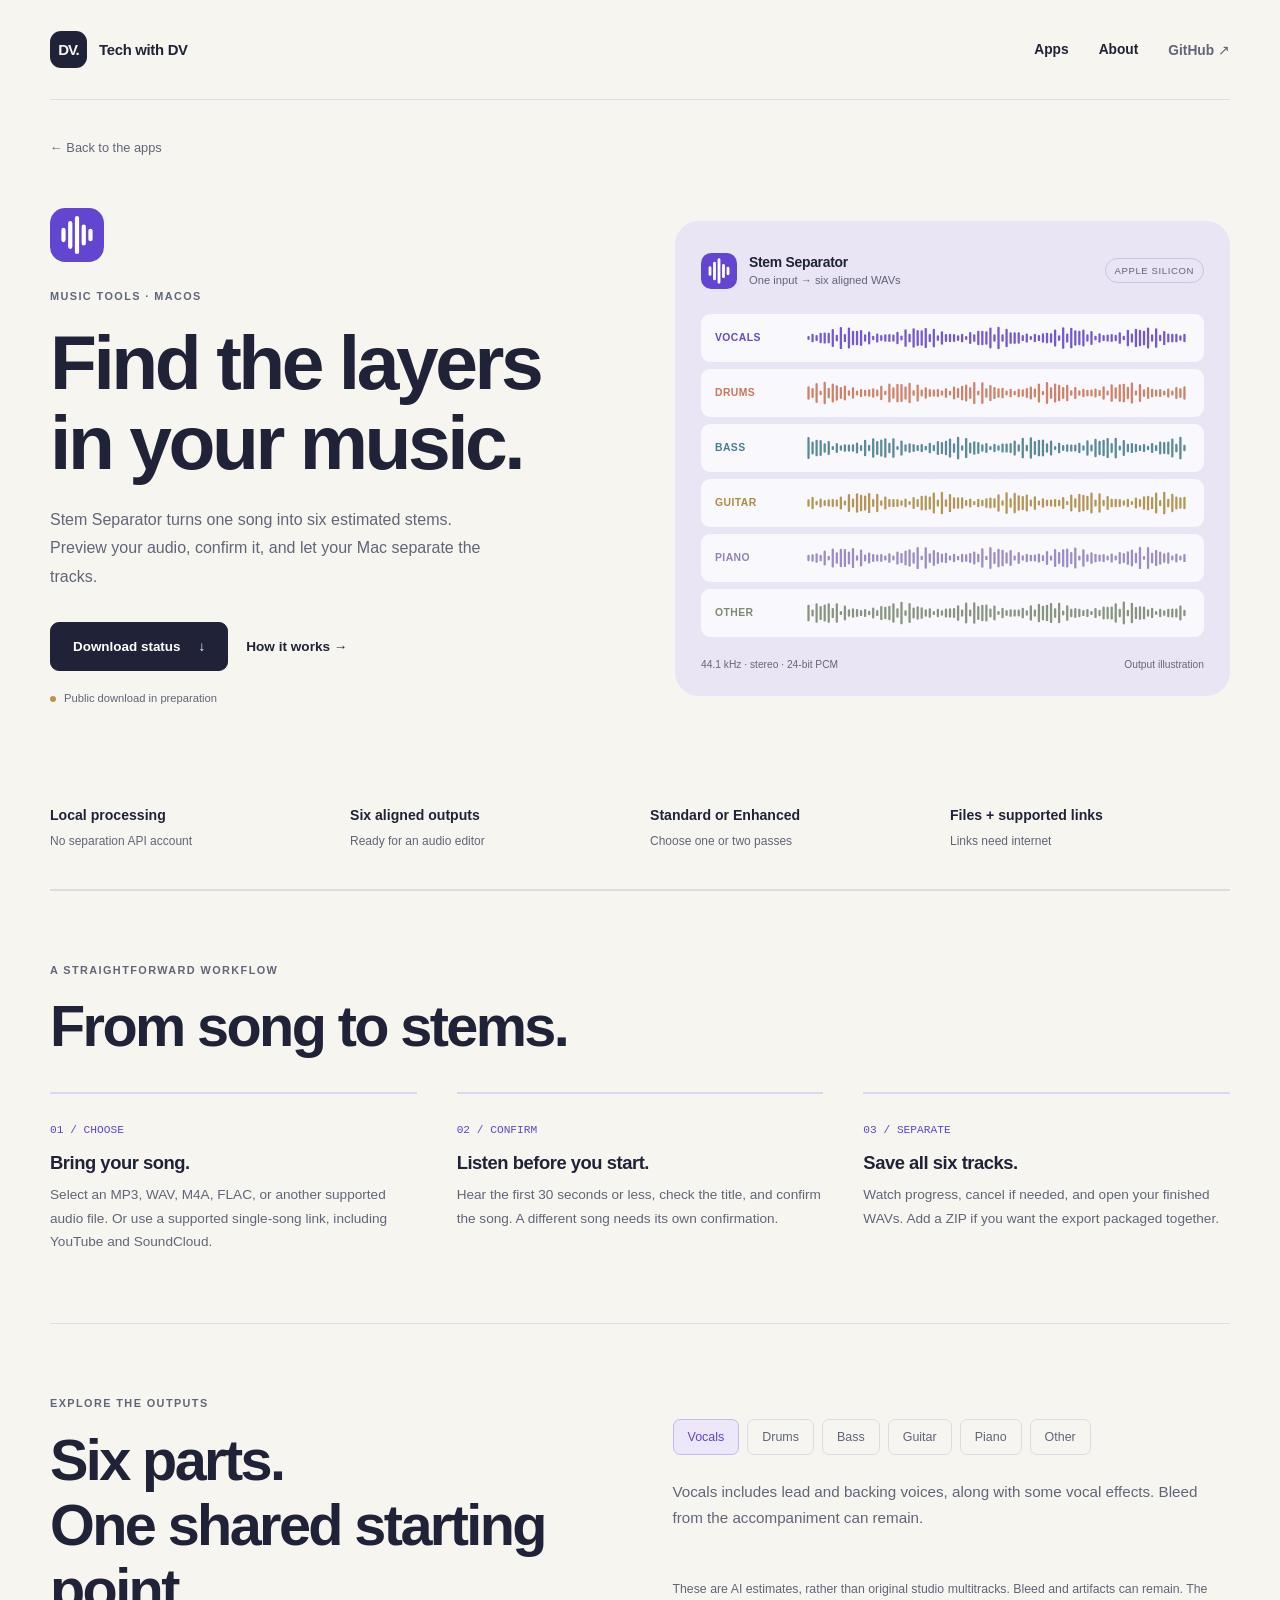
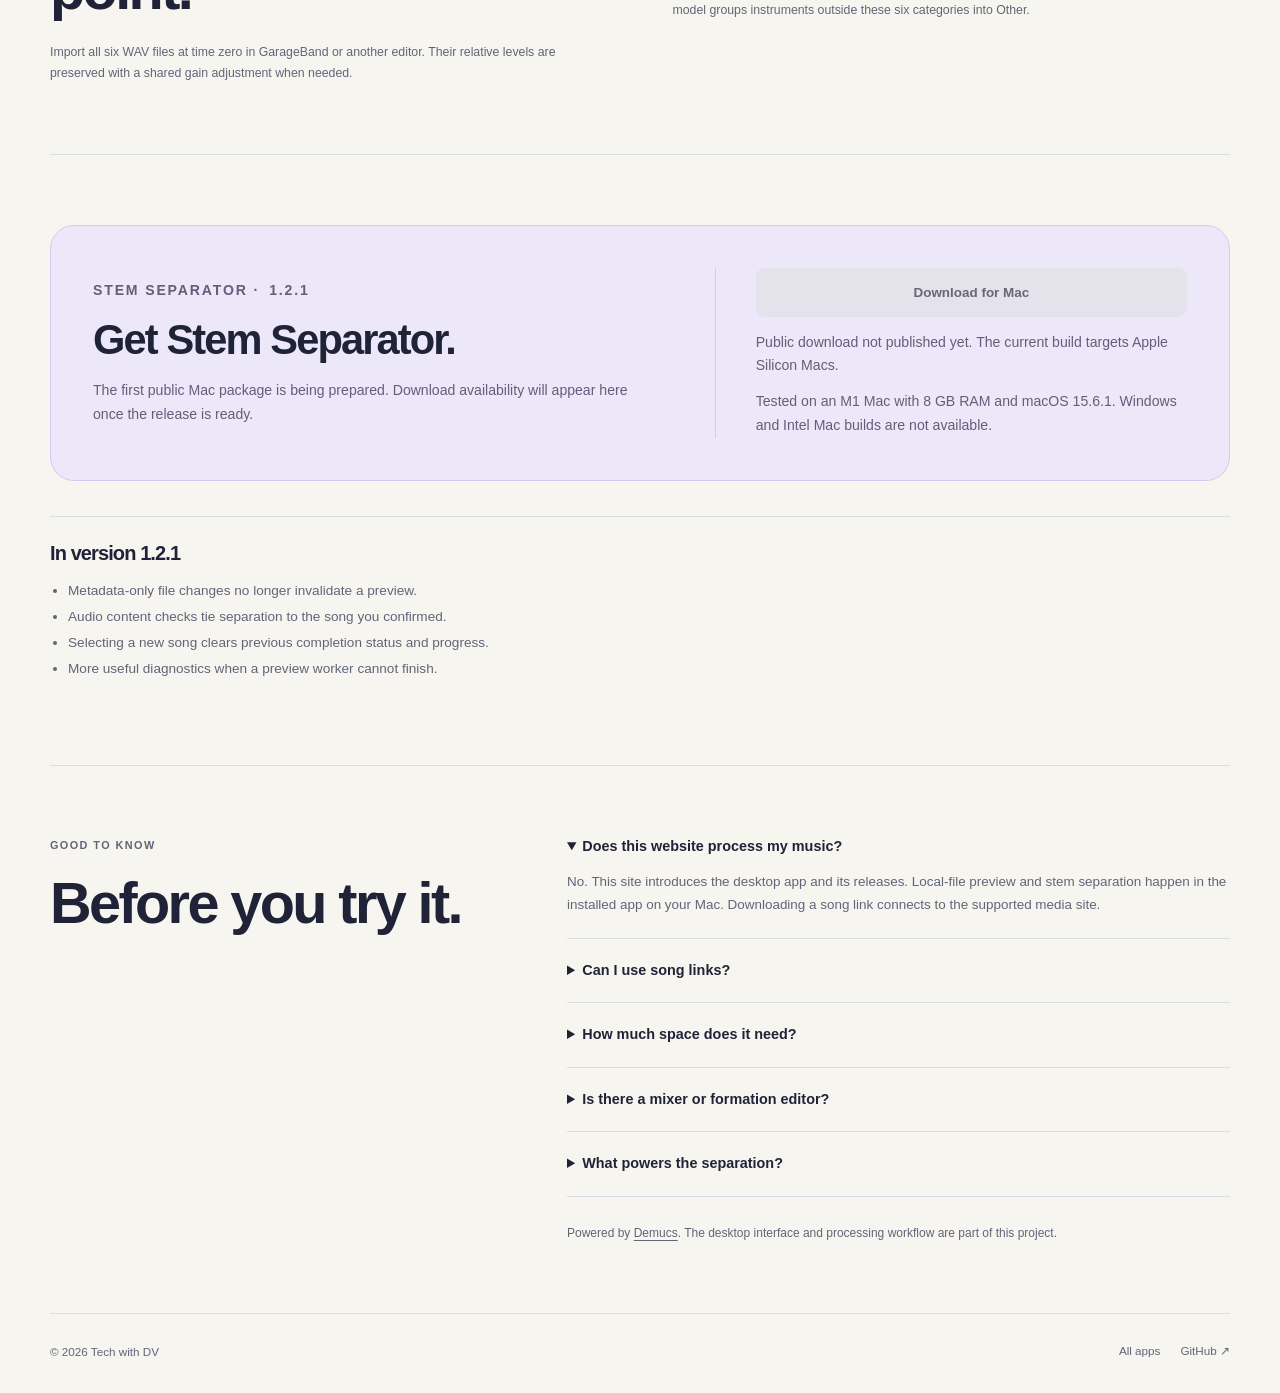
==== apps/stem-separator/index.html @ b7fd0e2a "Create Tech with DV portfolio and Stem Separator app page Add a responsive static portfolio, app wor" ====
<!doctype html>
<html lang="en"><head><meta charset="utf-8"><meta name="viewport" content="width=device-width,initial-scale=1"><meta name="description" content="Stem Separator turns a song into six aligned WAV stems on your Apple Silicon Mac. Explore the workflow, output formats, and download status."><meta name="theme-color" content="#f7f5f0"><title>Stem Separator — Tech with DV</title><link rel="icon" href="../../assets/mark.svg" type="image/svg+xml"><link rel="stylesheet" href="../../assets/site.css"><script type="module" src="../../assets/site.js"></script></head><body><a class="skip-link" href="#main">Skip to content</a><div class="wrap"><header class="site-header"><a class="brand" href="../../" aria-label="Tech with DV home"><span class="brand-mark" aria-hidden="true">DV.</span>Tech with DV</a><nav class="nav" aria-label="Main navigation"><a href="../../#apps">Apps</a><a href="../../#about">About</a><a class="external" href="https://github.com/techwithdv17" target="_blank" rel="noopener noreferrer">GitHub ↗</a></nav></header><main id="main"><a class="back" href="../../#apps">← Back to the apps</a><section class="detail-hero" aria-labelledby="app-title"><div><img class="detail-icon" src="../../assets/mark.svg" alt=""><p class="eyebrow">Music tools · macOS</p><h1 id="app-title">Find the layers<br>in your music.</h1><p class="lede">Stem Separator turns one song into six estimated stems. Preview your audio, confirm it, and let your Mac separate the tracks.</p><div class="actions"><a class="button" href="#download">Download status <span aria-hidden="true">↓</span></a><a class="text-link" href="#how-it-works">How it works →</a></div><p class="status-line"><span class="dot" aria-hidden="true"></span><span data-download-status>Public download in preparation</span></p></div><div class="sound-art" aria-label="Illustration of the six exported stem categories"><div class="art-top"><img src="../../assets/mark.svg" alt=""><div><strong>Stem Separator</strong><span>One input → six aligned WAVs</span></div><span class="art-badge">APPLE SILICON</span></div><div class="stem-row" data-wave><span>Vocals</span><svg viewBox="0 0 304 24" preserveAspectRatio="none" aria-hidden="true"></svg></div><div class="stem-row drums" data-wave><span>Drums</span><svg viewBox="0 0 304 24" preserveAspectRatio="none" aria-hidden="true"></svg></div><div class="stem-row bass" data-wave><span>Bass</span><svg viewBox="0 0 304 24" preserveAspectRatio="none" aria-hidden="true"></svg></div><div class="stem-row guitar" data-wave><span>Guitar</span><svg viewBox="0 0 304 24" preserveAspectRatio="none" aria-hidden="true"></svg></div><div class="stem-row piano" data-wave><span>Piano</span><svg viewBox="0 0 304 24" preserveAspectRatio="none" aria-hidden="true"></svg></div><div class="stem-row other" data-wave><span>Other</span><svg viewBox="0 0 304 24" preserveAspectRatio="none" aria-hidden="true"></svg></div><div class="art-bottom"><span>44.1 kHz · stereo · 24-bit PCM</span><span>Output illustration</span></div></div></section>
<div class="feature-strip" aria-label="App facts"><div><strong>Local processing</strong>No separation API account</div><div><strong>Six aligned outputs</strong>Ready for an audio editor</div><div><strong>Standard or Enhanced</strong>Choose one or two passes</div><div><strong>Files + supported links</strong>Links need internet</div></div>
<section class="section" id="how-it-works" aria-labelledby="workflow-title"><div class="section-heading"><div><p class="eyebrow">A straightforward workflow</p><h2 id="workflow-title">From song to stems.</h2></div></div><div class="steps"><article class="step"><span class="number">01 / CHOOSE</span><h3>Bring your song.</h3><p>Select an MP3, WAV, M4A, FLAC, or another supported audio file. Or use a supported single-song link, including YouTube and SoundCloud.</p></article><article class="step"><span class="number">02 / CONFIRM</span><h3>Listen before you start.</h3><p>Hear the first 30 seconds or less, check the title, and confirm the song. A different song needs its own confirmation.</p></article><article class="step"><span class="number">03 / SEPARATE</span><h3>Save all six tracks.</h3><p>Watch progress, cancel if needed, and open your finished WAVs. Add a ZIP if you want the export packaged together.</p></article></div></section>
<section class="section outputs" aria-labelledby="outputs-title"><div><p class="eyebrow">Explore the outputs</p><h2 id="outputs-title" style="margin-top:16px">Six parts.<br>One shared starting point.</h2><p class="fine-print">Import all six WAV files at time zero in GarageBand or another editor. Their relative levels are preserved with a shared gain adjustment when needed.</p></div><div><div class="stem-picker" aria-label="Stem categories"><button class="stem-choice" data-stem="vocals" aria-pressed="true">Vocals</button><button class="stem-choice" data-stem="drums" aria-pressed="false">Drums</button><button class="stem-choice" data-stem="bass" aria-pressed="false">Bass</button><button class="stem-choice" data-stem="guitar" aria-pressed="false">Guitar</button><button class="stem-choice" data-stem="piano" aria-pressed="false">Piano</button><button class="stem-choice" data-stem="other" aria-pressed="false">Other</button></div><p class="stem-description" id="stem-description" aria-live="polite">Vocals includes lead and backing voices, along with some vocal effects. Bleed from the accompaniment can remain.</p><p class="fine-print">These are AI estimates, rather than original studio multitracks. Bleed and artifacts can remain. The model groups instruments outside these six categories into Other.</p></div></section>
<section class="section" id="download" aria-labelledby="download-title"><div class="download-panel"><div><p class="eyebrow">Stem Separator · <span data-current-version>1.2.1</span></p><h2 id="download-title">Get Stem Separator.</h2><p data-preparing-only>The first public Mac package is being prepared. Download availability will appear here once the release is ready.</p></div><div class="download-action"><button class="button" type="button" data-download disabled>Download for Mac</button><p class="small" role="status" data-download-note>Public download not published yet. The current build targets Apple Silicon Macs.</p><p class="download-meta">Tested on an M1 Mac with 8 GB RAM and macOS 15.6.1. Windows and Intel Mac builds are not available.</p><p class="checksum" data-checksum hidden></p></div></div><noscript><p class="noscript">JavaScript is off. Check the download status on this page again after the public release is announced.</p></noscript><div class="release-notes" id="release-notes"><h3>In version 1.2.1</h3><ul><li>Metadata-only file changes no longer invalidate a preview.</li><li>Audio content checks tie separation to the song you confirmed.</li><li>Selecting a new song clears previous completion status and progress.</li><li>More useful diagnostics when a preview worker cannot finish.</li></ul></div></section>
<section class="section faq" aria-labelledby="questions-title"><div><p class="eyebrow">Good to know</p><h2 id="questions-title" style="margin-top:16px">Before you try it.</h2></div><div><details open><summary>Does this website process my music?</summary><p>No. This site introduces the desktop app and its releases. Local-file preview and stem separation happen in the installed app on your Mac. Downloading a song link connects to the supported media site.</p></details><details><summary>Can I use song links?</summary><p>The app can download a supported public single-song link, then lets you preview and confirm it. Use audio you have permission to download. Playlists, live streams, private or protected media are not supported, and site availability can change.</p></details><details><summary>How much space does it need?</summary><p>The current application occupies roughly 676 MB on the tested Mac. Songs, temporary processing files, WAV stems, and optional ZIPs need additional space. The app checks available storage before separation.</p></details><details><summary>Is there a mixer or formation editor?</summary><p>Those are planned for later releases. The current app exports stems that you can open in GarageBand or another audio editor.</p></details><details><summary>What powers the separation?</summary><p>The desktop application uses the pretrained Demucs htdemucs_6s model. It estimates vocals, drums, bass, guitar, piano, and other accompaniment; it cannot isolate every instrument individually.</p></details><p class="credit">Powered by <a href="https://github.com/adefossez/demucs" target="_blank" rel="noopener noreferrer">Demucs</a>. The desktop interface and processing workflow are part of this project.</p></div></section></main><footer class="site-footer"><span>© 2026 Tech with DV</span><div class="footer-links"><a href="../../#apps">All apps</a><a href="https://github.com/techwithdv17" target="_blank" rel="noopener noreferrer">GitHub ↗</a></div></footer></div></body></html>
---- assets/site.css ----
@charset "UTF-8";
:root{--paper:#f7f5f0;--ink:#202337;--muted:#616578;--accent:#6145cf;--line:#dcdde3;--soft:#ece8fa;--white:#fff;--radius:24px;font-family:Inter,-apple-system,BlinkMacSystemFont,"Segoe UI",sans-serif;color:var(--ink);background:var(--paper);font-synthesis:none;scroll-behavior:smooth}
*{box-sizing:border-box}body{margin:0}a{color:inherit;text-decoration:none}button{font:inherit}img,svg{display:block;max-width:100%}button,a{-webkit-tap-highlight-color:transparent}a:focus-visible,button:focus-visible{outline:3px solid var(--accent);outline-offset:5px}button:disabled{cursor:not-allowed}::selection{background:#ddd3ff}h1,h2,h3,p{margin:0}p{line-height:1.7}h1,h2,h3{letter-spacing:-.045em}h1{font-size:clamp(3.2rem,7vw,6.3rem);font-weight:650;line-height:1.03}h2{font-size:clamp(2.3rem,4.5vw,3.7rem);line-height:1.12;font-weight:600}h3{font-size:1.65rem;font-weight:600}.wrap{width:min(1180px,calc(100% - 80px));margin:auto}.skip-link{position:absolute;top:-80px;left:20px;background:var(--ink);color:#fff;padding:12px 20px;z-index:10}.skip-link:focus{top:12px}.site-header{height:100px;display:flex;align-items:center;justify-content:space-between;border-bottom:1px solid var(--line)}.brand{display:flex;align-items:center;gap:12px;font-size:.93rem;font-weight:650;letter-spacing:-.02em}.brand-mark{height:37px;width:37px;background:var(--ink);color:var(--paper);display:grid;place-items:center;border-radius:11px;font-size:15px;letter-spacing:-.07em}.nav{display:flex;align-items:center;gap:30px;font-size:.86rem;font-weight:550}.nav a:hover,.text-link:hover{color:var(--accent)}.nav .external{color:var(--muted)}.eyebrow{display:flex;align-items:center;gap:10px;text-transform:uppercase;letter-spacing:.13em;font-size:.68rem;font-weight:700;color:var(--muted)}.dot{height:7px;width:7px;border-radius:50%;background:#6547d2}.hero{padding:94px 0 98px;display:grid;grid-template-columns:1.03fr 1fr;gap:64px;align-items:center}.hero h1{margin:24px 0}.hero h1 em{font-style:normal;color:var(--accent)}.lede{font-size:1.06rem;color:var(--muted);max-width:460px;line-height:1.8}.actions{display:flex;gap:18px;align-items:center;flex-wrap:wrap;margin-top:30px}.button{display:inline-flex;align-items:center;justify-content:center;gap:18px;padding:15px 22px;border-radius:9px;border:1px solid var(--ink);background:var(--ink);color:#fff;font-weight:600;font-size:.84rem;transition:background .15s,transform .15s;min-height:49px}.button:hover{background:#35394e;transform:translateY(-1px)}.button.secondary{background:transparent;color:var(--ink);border-color:var(--line)}.button:disabled,.button:disabled:hover{background:#e4e2ea;color:#686776;border-color:#e4e2ea;transform:none}.text-link{font-size:.85rem;font-weight:600;display:inline-flex;gap:16px;align-items:center}.small{font-size:.78rem;color:var(--muted);line-height:1.65}.section{padding:70px 0;border-top:1px solid var(--line);scroll-margin-top:24px}.section-heading{display:flex;align-items:flex-end;justify-content:space-between;gap:30px;margin-bottom:34px}.section-heading .eyebrow{margin-bottom:14px}.section-heading>p{max-width:310px;color:var(--muted);font-size:.9rem}.number{font-family:ui-monospace,SFMono-Regular,monospace;font-size:.7rem;color:var(--muted)}.sound-art{position:relative;border-radius:var(--radius);background:#e9e5f4;padding:32px 26px 26px;min-width:0;overflow:hidden}.art-top{display:flex;align-items:center;gap:12px;margin-bottom:25px}.art-top img{width:36px;height:36px}.art-top strong{display:block;font-size:.87rem;letter-spacing:-.02em}.art-top span{font-size:.7rem;color:var(--muted)}.art-badge{margin-left:auto!important;font-size:.6rem!important;border:1px solid #cdc5e2;border-radius:99px;padding:6px 9px;letter-spacing:.06em;white-space:nowrap}.stem-row{display:grid;grid-template-columns:75px 1fr;align-items:center;gap:16px;padding:12px 14px;background:rgba(255,255,255,.72);border-radius:9px;margin:7px 0;color:#6647cf}.stem-row span{font-size:.65rem;font-weight:650;letter-spacing:.04em;text-transform:uppercase}.stem-row svg{height:24px;width:100%;opacity:.9}.drums{color:#cc7658}.bass{color:#4a7d8d}.guitar{color:#ac8c42}.piano{color:#9181bd}.other{color:#7c8a74}.art-bottom{display:flex;justify-content:space-between;gap:10px;padding-top:15px;font-size:.64rem;color:#6b6578}.app-card{display:grid;grid-template-columns:1fr 1.1fr;gap:64px;background:#fff;border:1px solid #e8e6e1;padding:42px;border-radius:var(--radius);align-items:center}.app-heading{display:flex;align-items:center;gap:17px;margin-bottom:22px}.app-icon{width:58px;height:58px;border-radius:17px}.app-heading p{font-size:.73rem;color:var(--muted);margin-top:5px}.app-card .description{font-size:1rem;color:var(--muted);max-width:420px}.tag-list{display:flex;flex-wrap:wrap;gap:8px;margin:22px 0 30px}.tag{font-size:.66rem;padding:7px 10px;border:1px solid var(--line);border-radius:5px;white-space:nowrap}.app-summary{border-left:1px solid var(--line);padding-left:45px}.summary-item{display:grid;grid-template-columns:24px 1fr;gap:18px;padding:20px 0}.summary-item+.summary-item{border-top:1px solid #eae9ee}.summary-item h4{margin:0 0 6px;font-size:.88rem;letter-spacing:-.015em}.summary-item p{font-size:.8rem;color:var(--muted);line-height:1.7}.summary-icon{color:var(--accent);font-size:1.15rem}.status-line{display:flex;align-items:center;gap:8px;font-size:.7rem;color:var(--muted);margin-top:18px}.status-line .dot{height:6px;width:6px;background:#b89552}.about{display:grid;grid-template-columns:1fr 1.1fr;gap:64px}.about p{color:var(--muted);font-size:1rem;max-width:560px}.about .text-link{margin-top:22px}.site-footer{padding:30px 0 35px;border-top:1px solid var(--line);display:flex;justify-content:space-between;align-items:center;gap:20px;color:var(--muted);font-size:.73rem}.footer-links{display:flex;gap:20px}.back{display:inline-flex;align-items:center;gap:10px;font-size:.8rem;color:var(--muted);margin:40px 0 0}.detail-hero{padding:52px 0 68px;display:grid;grid-template-columns:1fr 1fr;gap:70px;align-items:center}.detail-hero h1{font-size:clamp(3rem,6vw,5rem);margin:18px 0 24px}.detail-hero .lede{font-size:1rem}.detail-icon{width:54px;height:54px;margin-bottom:25px}.feature-strip{display:grid;grid-template-columns:repeat(4,1fr);gap:20px;padding:28px 0 38px;border-bottom:1px solid var(--line)}.feature-strip div{font-size:.75rem;color:var(--muted);line-height:1.7}.feature-strip strong{display:block;color:var(--ink);font-size:.88rem;font-weight:600;margin-bottom:3px}.steps{display:grid;grid-template-columns:repeat(3,1fr);gap:40px}.step{padding-top:25px;border-top:2px solid #dcd6ee}.step .number{color:var(--accent)}.step h3{font-size:1.15rem;letter-spacing:-.025em;margin:15px 0 9px}.step p{font-size:.85rem;color:var(--muted)}.outputs{display:grid;grid-template-columns:1fr 1fr;gap:65px;align-items:start}.stem-picker{display:flex;flex-wrap:wrap;gap:8px;margin-top:25px}.stem-choice{background:transparent;border:1px solid var(--line);border-radius:7px;padding:10px 14px;cursor:pointer;color:var(--muted);font-size:.78rem}.stem-choice[aria-pressed=true]{color:var(--accent);background:var(--soft);border-color:#c7b9ed}.stem-description{margin-top:24px!important;min-height:80px;font-size:.95rem;color:var(--muted)}.fine-print{margin-top:20px;font-size:.77rem;color:var(--muted)}.download-panel{border:1px solid #d4c9f1;background:var(--soft);border-radius:var(--radius);padding:42px;display:grid;grid-template-columns:1.2fr 1fr;gap:55px;align-items:center}.download-panel h2{font-size:2.6rem;margin:15px 0 15px}.download-panel p{font-size:.88rem;color:#655d79}.download-action{border-left:1px solid #d4c9f1;padding-left:40px}.download-action .button{width:100%}.download-action .small{margin-top:14px}.download-meta{margin-top:13px;font-size:.73rem;color:var(--muted)}.checksum{font: .66rem/1.7 ui-monospace,SFMono-Regular,monospace;overflow-wrap:anywhere;margin-top:12px}.faq{display:grid;grid-template-columns:.8fr 1.2fr;gap:75px}.faq details{padding:21px 0;border-bottom:1px solid var(--line)}.faq details:first-child{padding-top:0}.faq summary{font-size:.9rem;font-weight:600;cursor:pointer;line-height:1.5}.faq details p{font-size:.84rem;color:var(--muted);margin-top:13px}.release-notes{margin-top:35px;padding-top:25px;border-top:1px solid var(--line)}.release-notes ul{padding-left:18px;font-size:.85rem;color:var(--muted);line-height:1.9}.release-notes h3{font-size:1.25rem}.credit{font-size:.75rem;color:var(--muted);margin-top:26px}.credit a{text-decoration:underline;text-underline-offset:3px}.noscript{border:1px solid var(--line);padding:14px;font-size:.8rem}.hidden,[hidden]{display:none!important}
@media(max-width:1000px){.wrap{width:calc(100% - 48px)}.hero,.detail-hero{gap:35px}.hero{padding:70px 0}.app-card{gap:35px;padding:30px}.app-summary{padding-left:28px}.sound-art{padding:24px 20px}.art-badge{display:none}.about,.outputs{gap:35px}.download-panel{padding:30px;gap:30px}.download-action{padding-left:28px}.faq{gap:40px}}
@media(max-width:720px){.wrap{width:calc(100% - 36px)}.site-header{height:80px}.brand{font-size:.8rem;gap:9px}.nav{gap:17px;font-size:.75rem}.nav .external{display:none}.hero,.detail-hero{grid-template-columns:1fr;gap:40px;padding:50px 0 55px}.hero h1{font-size:clamp(3.25rem,12.5vw,4.8rem);max-width:550px}.hero .lede{max-width:520px;font-size:.98rem}.sound-art{padding:26px 20px}.stem-row{padding:11px 14px;grid-template-columns:76px 1fr}.section{padding:48px 0}.section-heading{display:block}.section-heading>p{margin-top:18px;max-width:none}.app-card{grid-template-columns:1fr;padding:26px;gap:20px}.app-summary{border-left:0;border-top:1px solid var(--line);padding:10px 0 0}.summary-item{padding:18px 0}.about,.outputs,.download-panel,.faq{grid-template-columns:1fr;gap:28px}.about p{font-size:.95rem}.site-footer{align-items:flex-start;font-size:.68rem}.footer-links{gap:12px}.detail-hero h1{font-size:3.6rem}.back{margin-top:28px}.feature-strip{grid-template-columns:1fr 1fr;gap:22px}.steps{grid-template-columns:1fr;gap:27px}.step{padding-top:20px}.step h3{margin-top:10px}.download-panel{padding:27px}.download-panel h2{font-size:2.2rem}.download-action{border-left:0;border-top:1px solid #d4c9f1;padding:24px 0 0}.faq{gap:30px}.stem-description{min-height:0}.app-heading{gap:14px}.app-icon{width:50px;height:50px}h3{font-size:1.5rem}}
@media(prefers-reduced-motion:reduce){:root{scroll-behavior:auto}*,*::before,*::after{transition:none!important}}
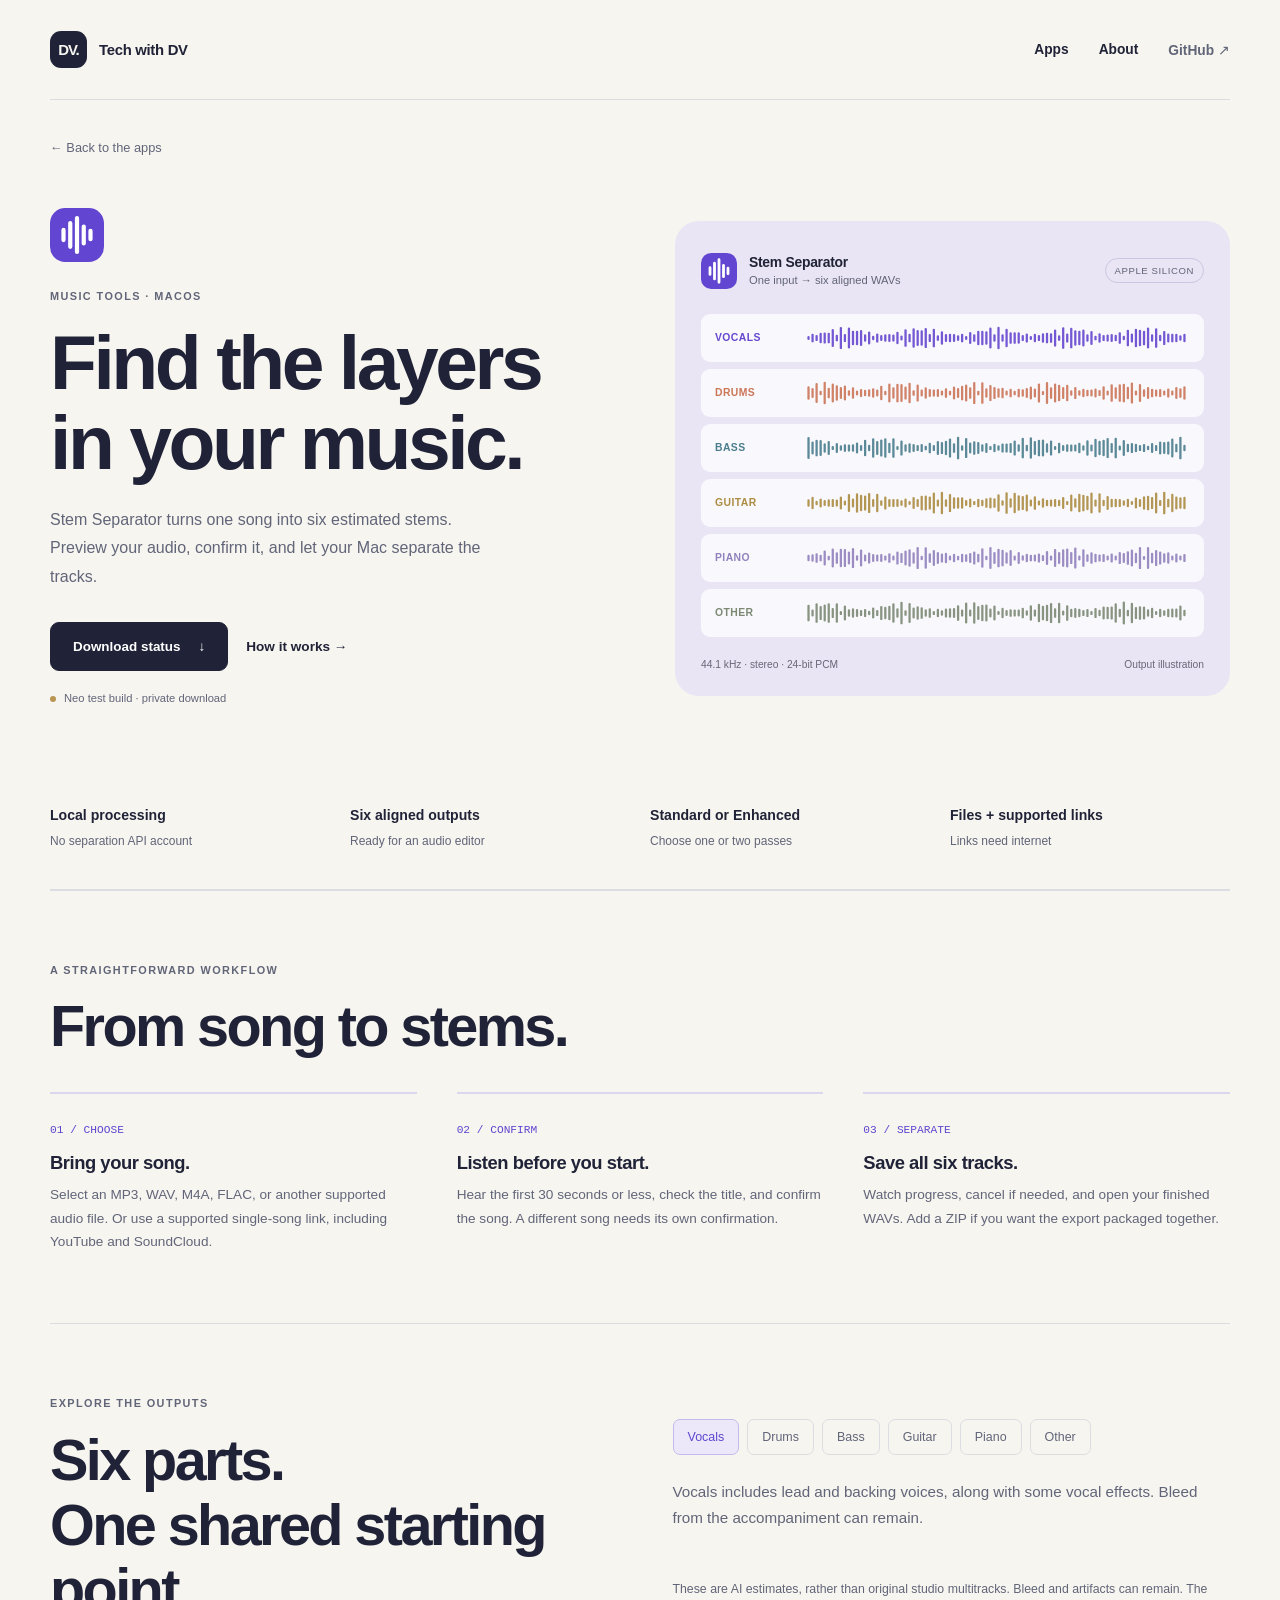
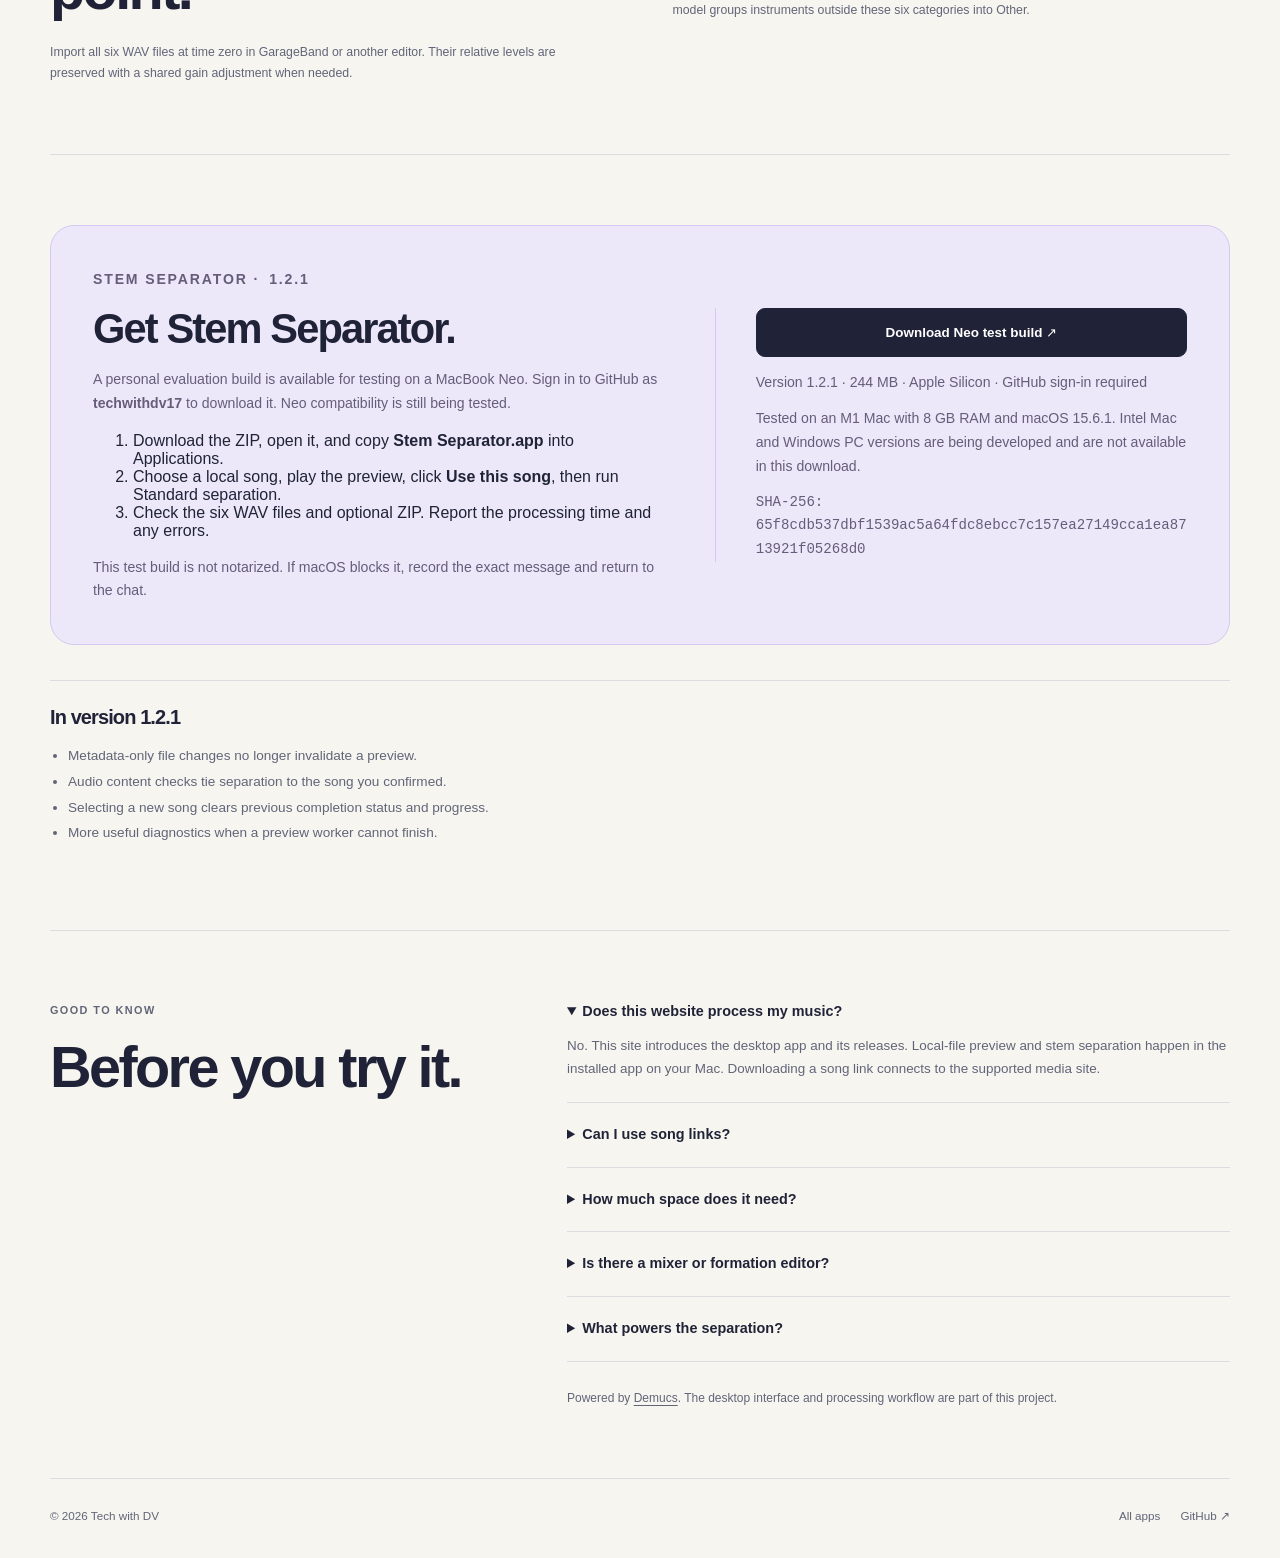
==== commit f9fa87b4: "Enable verified private Neo evaluation download" ====
--- a/apps/stem-separator/index.html
+++ b/apps/stem-separator/index.html
@@ -3,5 +3,5 @@
 <div class="feature-strip" aria-label="App facts"><div><strong>Local processing</strong>No separation API account</div><div><strong>Six aligned outputs</strong>Ready for an audio editor</div><div><strong>Standard or Enhanced</strong>Choose one or two passes</div><div><strong>Files + supported links</strong>Links need internet</div></div>
 <section class="section" id="how-it-works" aria-labelledby="workflow-title"><div class="section-heading"><div><p class="eyebrow">A straightforward workflow</p><h2 id="workflow-title">From song to stems.</h2></div></div><div class="steps"><article class="step"><span class="number">01 / CHOOSE</span><h3>Bring your song.</h3><p>Select an MP3, WAV, M4A, FLAC, or another supported audio file. Or use a supported single-song link, including YouTube and SoundCloud.</p></article><article class="step"><span class="number">02 / CONFIRM</span><h3>Listen before you start.</h3><p>Hear the first 30 seconds or less, check the title, and confirm the song. A different song needs its own confirmation.</p></article><article class="step"><span class="number">03 / SEPARATE</span><h3>Save all six tracks.</h3><p>Watch progress, cancel if needed, and open your finished WAVs. Add a ZIP if you want the export packaged together.</p></article></div></section>
 <section class="section outputs" aria-labelledby="outputs-title"><div><p class="eyebrow">Explore the outputs</p><h2 id="outputs-title" style="margin-top:16px">Six parts.<br>One shared starting point.</h2><p class="fine-print">Import all six WAV files at time zero in GarageBand or another editor. Their relative levels are preserved with a shared gain adjustment when needed.</p></div><div><div class="stem-picker" aria-label="Stem categories"><button class="stem-choice" data-stem="vocals" aria-pressed="true">Vocals</button><button class="stem-choice" data-stem="drums" aria-pressed="false">Drums</button><button class="stem-choice" data-stem="bass" aria-pressed="false">Bass</button><button class="stem-choice" data-stem="guitar" aria-pressed="false">Guitar</button><button class="stem-choice" data-stem="piano" aria-pressed="false">Piano</button><button class="stem-choice" data-stem="other" aria-pressed="false">Other</button></div><p class="stem-description" id="stem-description" aria-live="polite">Vocals includes lead and backing voices, along with some vocal effects. Bleed from the accompaniment can remain.</p><p class="fine-print">These are AI estimates, rather than original studio multitracks. Bleed and artifacts can remain. The model groups instruments outside these six categories into Other.</p></div></section>
-<section class="section" id="download" aria-labelledby="download-title"><div class="download-panel"><div><p class="eyebrow">Stem Separator · <span data-current-version>1.2.1</span></p><h2 id="download-title">Get Stem Separator.</h2><p data-preparing-only>The first public Mac package is being prepared. Download availability will appear here once the release is ready.</p></div><div class="download-action"><button class="button" type="button" data-download disabled>Download for Mac</button><p class="small" role="status" data-download-note>Public download not published yet. The current build targets Apple Silicon Macs.</p><p class="download-meta">Tested on an M1 Mac with 8 GB RAM and macOS 15.6.1. Windows and Intel Mac builds are not available.</p><p class="checksum" data-checksum hidden></p></div></div><noscript><p class="noscript">JavaScript is off. Check the download status on this page again after the public release is announced.</p></noscript><div class="release-notes" id="release-notes"><h3>In version 1.2.1</h3><ul><li>Metadata-only file changes no longer invalidate a preview.</li><li>Audio content checks tie separation to the song you confirmed.</li><li>Selecting a new song clears previous completion status and progress.</li><li>More useful diagnostics when a preview worker cannot finish.</li></ul></div></section>
+<section class="section" id="download" aria-labelledby="download-title"><div class="download-panel"><div><p class="eyebrow">Stem Separator · <span data-current-version>1.2.1</span></p><h2 id="download-title">Get Stem Separator.</h2><p data-preparing-only>The first public Mac package is being prepared. Download availability will appear here once the release is ready.</p><div data-private-test hidden><p>A personal evaluation build is available for testing on a MacBook Neo. Sign in to GitHub as <strong>techwithdv17</strong> to download it. Neo compatibility is still being tested.</p><ol><li>Download the ZIP, open it, and copy <strong>Stem Separator.app</strong> into Applications.</li><li>Choose a local song, play the preview, click <strong>Use this song</strong>, then run Standard separation.</li><li>Check the six WAV files and optional ZIP. Report the processing time and any errors.</li></ol><p class="small">This test build is not notarized. If macOS blocks it, record the exact message and return to the chat.</p></div></div><div class="download-action"><button class="button" type="button" data-download disabled>Download for Mac</button><p class="small" role="status" data-download-note>Public download not published yet. The current build targets Apple Silicon Macs.</p><p class="download-meta">Tested on an M1 Mac with 8 GB RAM and macOS 15.6.1. Intel Mac and Windows PC versions are being developed and are not available in this download.</p><p class="checksum" data-checksum hidden></p></div></div><noscript><p class="noscript">JavaScript is off. Check the download status on this page again after the public release is announced.</p></noscript><div class="release-notes" id="release-notes"><h3>In version 1.2.1</h3><ul><li>Metadata-only file changes no longer invalidate a preview.</li><li>Audio content checks tie separation to the song you confirmed.</li><li>Selecting a new song clears previous completion status and progress.</li><li>More useful diagnostics when a preview worker cannot finish.</li></ul></div></section>
 <section class="section faq" aria-labelledby="questions-title"><div><p class="eyebrow">Good to know</p><h2 id="questions-title" style="margin-top:16px">Before you try it.</h2></div><div><details open><summary>Does this website process my music?</summary><p>No. This site introduces the desktop app and its releases. Local-file preview and stem separation happen in the installed app on your Mac. Downloading a song link connects to the supported media site.</p></details><details><summary>Can I use song links?</summary><p>The app can download a supported public single-song link, then lets you preview and confirm it. Use audio you have permission to download. Playlists, live streams, private or protected media are not supported, and site availability can change.</p></details><details><summary>How much space does it need?</summary><p>The current application occupies roughly 676 MB on the tested Mac. Songs, temporary processing files, WAV stems, and optional ZIPs need additional space. The app checks available storage before separation.</p></details><details><summary>Is there a mixer or formation editor?</summary><p>Those are planned for later releases. The current app exports stems that you can open in GarageBand or another audio editor.</p></details><details><summary>What powers the separation?</summary><p>The desktop application uses the pretrained Demucs htdemucs_6s model. It estimates vocals, drums, bass, guitar, piano, and other accompaniment; it cannot isolate every instrument individually.</p></details><p class="credit">Powered by <a href="https://github.com/adefossez/demucs" target="_blank" rel="noopener noreferrer">Demucs</a>. The desktop interface and processing workflow are part of this project.</p></div></section></main><footer class="site-footer"><span>© 2026 Tech with DV</span><div class="footer-links"><a href="../../#apps">All apps</a><a href="https://github.com/techwithdv17" target="_blank" rel="noopener noreferrer">GitHub ↗</a></div></footer></div></body></html>
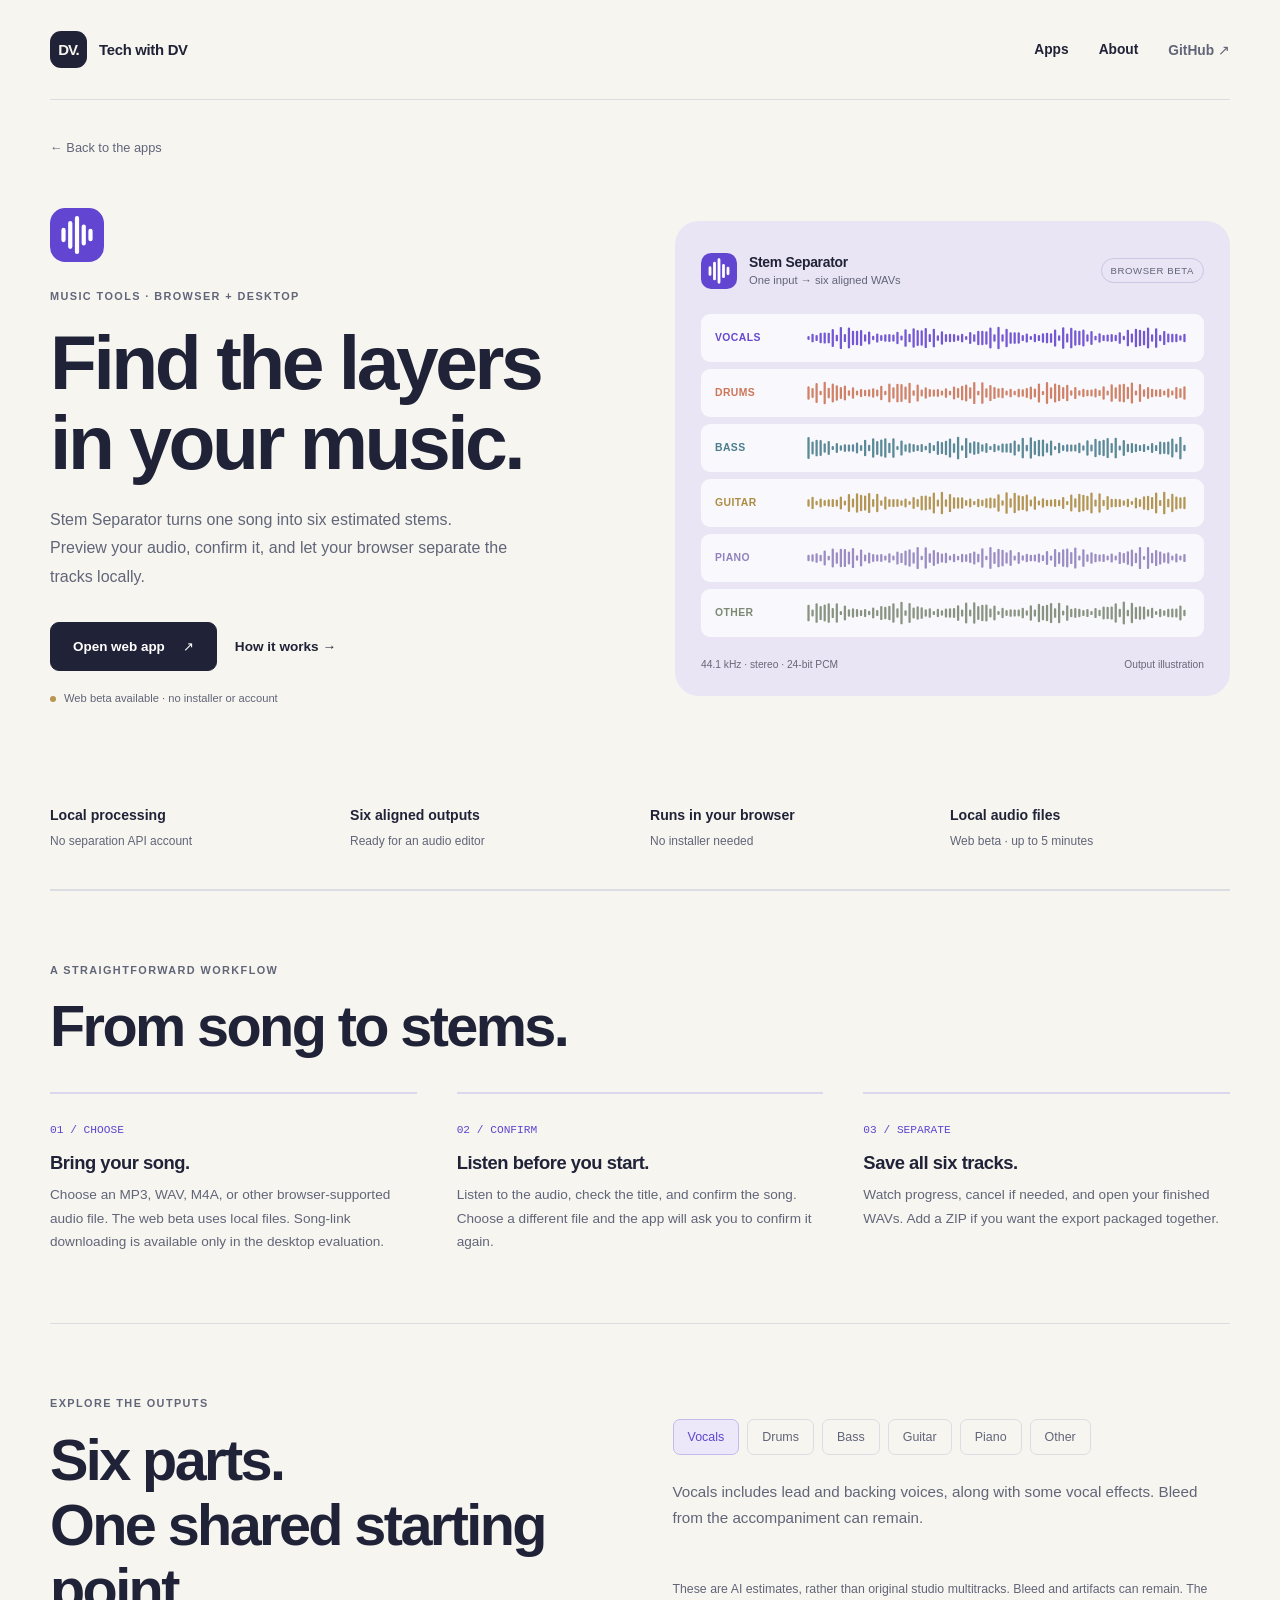
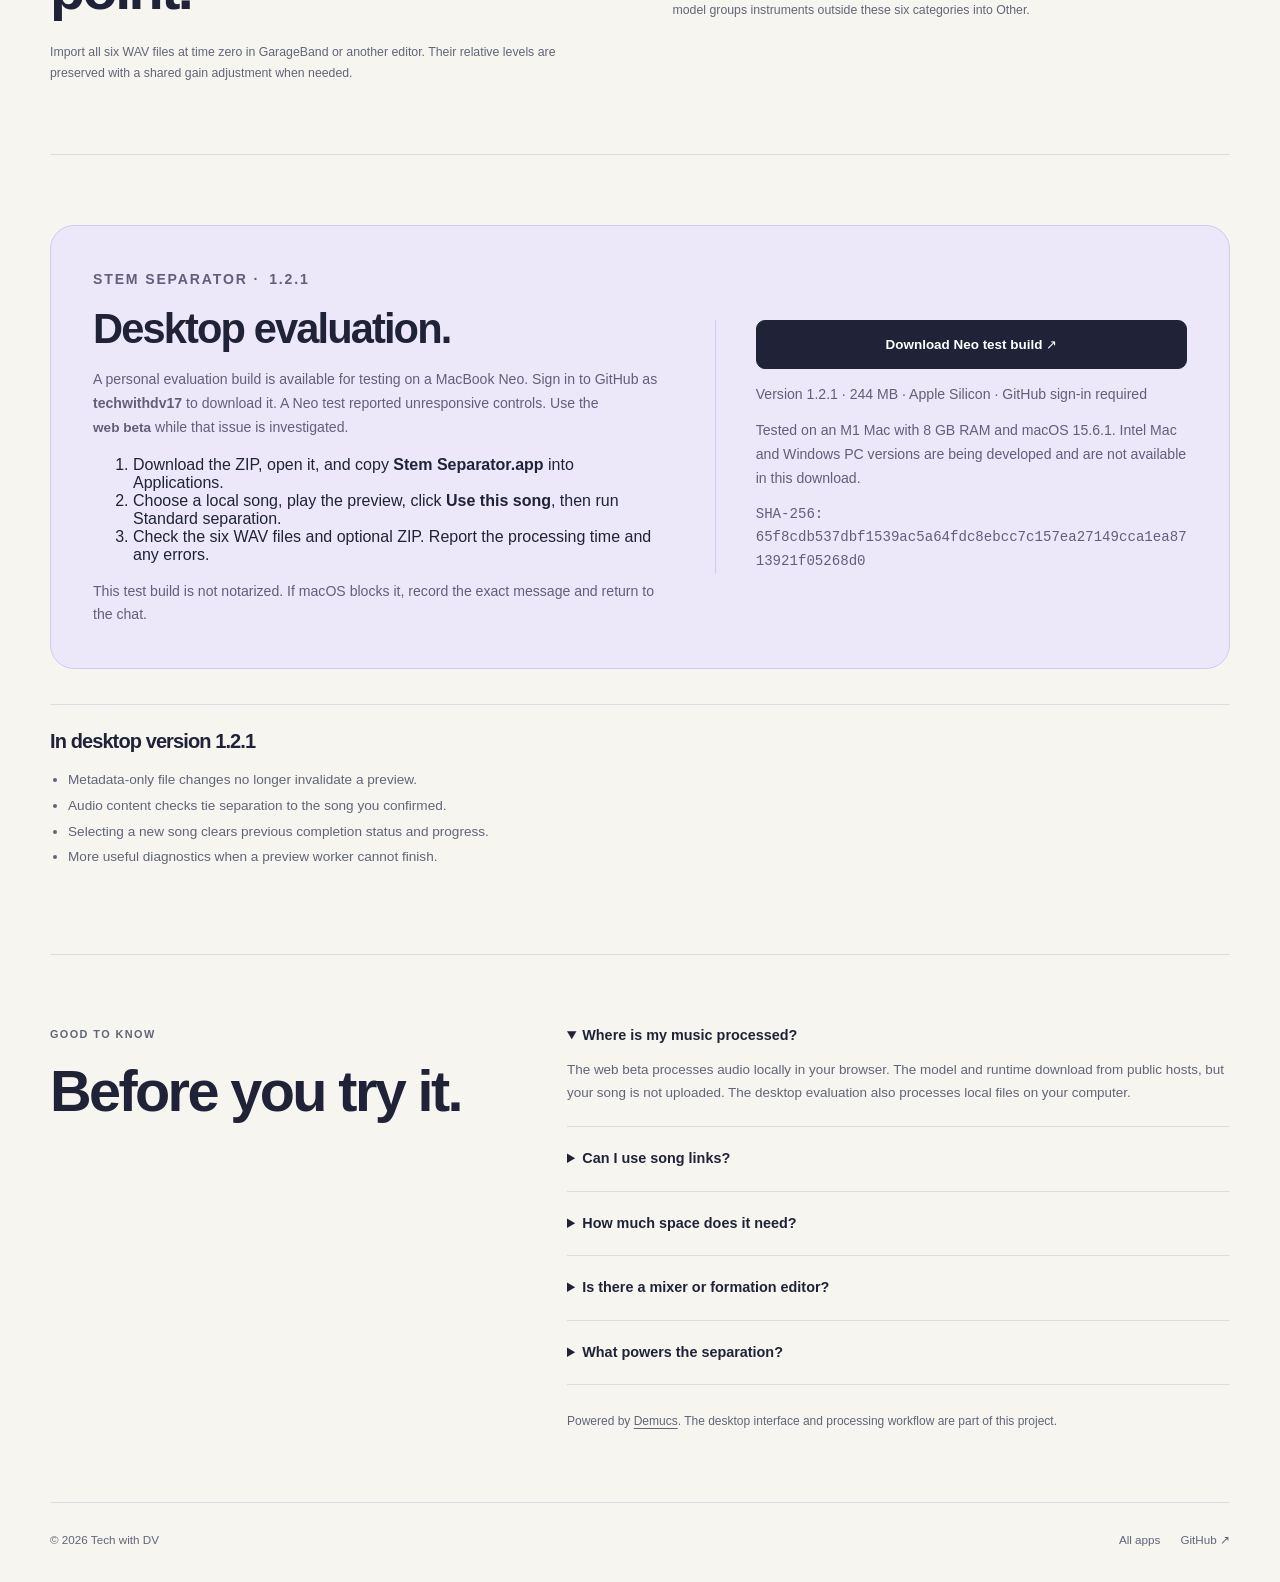
==== commit 92768830: "Add browser-local six-stem separator beta with WAV and ZIP exports Process local audio in a backgrou" ====
--- a/apps/stem-separator/index.html
+++ b/apps/stem-separator/index.html
@@ -1,7 +1,7 @@
 <!doctype html>
-<html lang="en"><head><meta charset="utf-8"><meta name="viewport" content="width=device-width,initial-scale=1"><meta name="description" content="Stem Separator turns a song into six aligned WAV stems on your Apple Silicon Mac. Explore the workflow, output formats, and download status."><meta name="theme-color" content="#f7f5f0"><title>Stem Separator — Tech with DV</title><link rel="icon" href="../../assets/mark.svg" type="image/svg+xml"><link rel="stylesheet" href="../../assets/site.css"><script type="module" src="../../assets/site.js"></script></head><body><a class="skip-link" href="#main">Skip to content</a><div class="wrap"><header class="site-header"><a class="brand" href="../../" aria-label="Tech with DV home"><span class="brand-mark" aria-hidden="true">DV.</span>Tech with DV</a><nav class="nav" aria-label="Main navigation"><a href="../../#apps">Apps</a><a href="../../#about">About</a><a class="external" href="https://github.com/techwithdv17" target="_blank" rel="noopener noreferrer">GitHub ↗</a></nav></header><main id="main"><a class="back" href="../../#apps">← Back to the apps</a><section class="detail-hero" aria-labelledby="app-title"><div><img class="detail-icon" src="../../assets/mark.svg" alt=""><p class="eyebrow">Music tools · macOS</p><h1 id="app-title">Find the layers<br>in your music.</h1><p class="lede">Stem Separator turns one song into six estimated stems. Preview your audio, confirm it, and let your Mac separate the tracks.</p><div class="actions"><a class="button" href="#download">Download status <span aria-hidden="true">↓</span></a><a class="text-link" href="#how-it-works">How it works →</a></div><p class="status-line"><span class="dot" aria-hidden="true"></span><span data-download-status>Public download in preparation</span></p></div><div class="sound-art" aria-label="Illustration of the six exported stem categories"><div class="art-top"><img src="../../assets/mark.svg" alt=""><div><strong>Stem Separator</strong><span>One input → six aligned WAVs</span></div><span class="art-badge">APPLE SILICON</span></div><div class="stem-row" data-wave><span>Vocals</span><svg viewBox="0 0 304 24" preserveAspectRatio="none" aria-hidden="true"></svg></div><div class="stem-row drums" data-wave><span>Drums</span><svg viewBox="0 0 304 24" preserveAspectRatio="none" aria-hidden="true"></svg></div><div class="stem-row bass" data-wave><span>Bass</span><svg viewBox="0 0 304 24" preserveAspectRatio="none" aria-hidden="true"></svg></div><div class="stem-row guitar" data-wave><span>Guitar</span><svg viewBox="0 0 304 24" preserveAspectRatio="none" aria-hidden="true"></svg></div><div class="stem-row piano" data-wave><span>Piano</span><svg viewBox="0 0 304 24" preserveAspectRatio="none" aria-hidden="true"></svg></div><div class="stem-row other" data-wave><span>Other</span><svg viewBox="0 0 304 24" preserveAspectRatio="none" aria-hidden="true"></svg></div><div class="art-bottom"><span>44.1 kHz · stereo · 24-bit PCM</span><span>Output illustration</span></div></div></section>
-<div class="feature-strip" aria-label="App facts"><div><strong>Local processing</strong>No separation API account</div><div><strong>Six aligned outputs</strong>Ready for an audio editor</div><div><strong>Standard or Enhanced</strong>Choose one or two passes</div><div><strong>Files + supported links</strong>Links need internet</div></div>
-<section class="section" id="how-it-works" aria-labelledby="workflow-title"><div class="section-heading"><div><p class="eyebrow">A straightforward workflow</p><h2 id="workflow-title">From song to stems.</h2></div></div><div class="steps"><article class="step"><span class="number">01 / CHOOSE</span><h3>Bring your song.</h3><p>Select an MP3, WAV, M4A, FLAC, or another supported audio file. Or use a supported single-song link, including YouTube and SoundCloud.</p></article><article class="step"><span class="number">02 / CONFIRM</span><h3>Listen before you start.</h3><p>Hear the first 30 seconds or less, check the title, and confirm the song. A different song needs its own confirmation.</p></article><article class="step"><span class="number">03 / SEPARATE</span><h3>Save all six tracks.</h3><p>Watch progress, cancel if needed, and open your finished WAVs. Add a ZIP if you want the export packaged together.</p></article></div></section>
+<html lang="en"><head><meta charset="utf-8"><meta name="viewport" content="width=device-width,initial-scale=1"><meta name="description" content="Separate a song into six aligned WAV stems in your browser. Audio is processed locally on your computer, with no installer or separation API."><meta name="theme-color" content="#f7f5f0"><title>Stem Separator — Tech with DV</title><link rel="icon" href="../../assets/mark.svg" type="image/svg+xml"><link rel="stylesheet" href="../../assets/site.css"><script type="module" src="../../assets/site.js"></script></head><body><a class="skip-link" href="#main">Skip to content</a><div class="wrap"><header class="site-header"><a class="brand" href="../../" aria-label="Tech with DV home"><span class="brand-mark" aria-hidden="true">DV.</span>Tech with DV</a><nav class="nav" aria-label="Main navigation"><a href="../../#apps">Apps</a><a href="../../#about">About</a><a class="external" href="https://github.com/techwithdv17" target="_blank" rel="noopener noreferrer">GitHub ↗</a></nav></header><main id="main"><a class="back" href="../../#apps">← Back to the apps</a><section class="detail-hero" aria-labelledby="app-title"><div><img class="detail-icon" src="../../assets/mark.svg" alt=""><p class="eyebrow">Music tools · Browser + desktop</p><h1 id="app-title">Find the layers<br>in your music.</h1><p class="lede">Stem Separator turns one song into six estimated stems. Preview your audio, confirm it, and let your browser separate the tracks locally.</p><div class="actions"><a class="button" href="web/">Open web app <span aria-hidden="true">↗</span></a><a class="text-link" href="#how-it-works">How it works →</a></div><p class="status-line"><span class="dot" aria-hidden="true"></span><span>Web beta available · no installer or account</span></p></div><div class="sound-art" aria-label="Illustration of the six exported stem categories"><div class="art-top"><img src="../../assets/mark.svg" alt=""><div><strong>Stem Separator</strong><span>One input → six aligned WAVs</span></div><span class="art-badge">BROWSER BETA</span></div><div class="stem-row" data-wave><span>Vocals</span><svg viewBox="0 0 304 24" preserveAspectRatio="none" aria-hidden="true"></svg></div><div class="stem-row drums" data-wave><span>Drums</span><svg viewBox="0 0 304 24" preserveAspectRatio="none" aria-hidden="true"></svg></div><div class="stem-row bass" data-wave><span>Bass</span><svg viewBox="0 0 304 24" preserveAspectRatio="none" aria-hidden="true"></svg></div><div class="stem-row guitar" data-wave><span>Guitar</span><svg viewBox="0 0 304 24" preserveAspectRatio="none" aria-hidden="true"></svg></div><div class="stem-row piano" data-wave><span>Piano</span><svg viewBox="0 0 304 24" preserveAspectRatio="none" aria-hidden="true"></svg></div><div class="stem-row other" data-wave><span>Other</span><svg viewBox="0 0 304 24" preserveAspectRatio="none" aria-hidden="true"></svg></div><div class="art-bottom"><span>44.1 kHz · stereo · 24-bit PCM</span><span>Output illustration</span></div></div></section>
+<div class="feature-strip" aria-label="App facts"><div><strong>Local processing</strong>No separation API account</div><div><strong>Six aligned outputs</strong>Ready for an audio editor</div><div><strong>Runs in your browser</strong>No installer needed</div><div><strong>Local audio files</strong>Web beta · up to 5 minutes</div></div>
+<section class="section" id="how-it-works" aria-labelledby="workflow-title"><div class="section-heading"><div><p class="eyebrow">A straightforward workflow</p><h2 id="workflow-title">From song to stems.</h2></div></div><div class="steps"><article class="step"><span class="number">01 / CHOOSE</span><h3>Bring your song.</h3><p>Choose an MP3, WAV, M4A, or other browser-supported audio file. The web beta uses local files. Song-link downloading is available only in the desktop evaluation.</p></article><article class="step"><span class="number">02 / CONFIRM</span><h3>Listen before you start.</h3><p>Listen to the audio, check the title, and confirm the song. Choose a different file and the app will ask you to confirm it again.</p></article><article class="step"><span class="number">03 / SEPARATE</span><h3>Save all six tracks.</h3><p>Watch progress, cancel if needed, and open your finished WAVs. Add a ZIP if you want the export packaged together.</p></article></div></section>
 <section class="section outputs" aria-labelledby="outputs-title"><div><p class="eyebrow">Explore the outputs</p><h2 id="outputs-title" style="margin-top:16px">Six parts.<br>One shared starting point.</h2><p class="fine-print">Import all six WAV files at time zero in GarageBand or another editor. Their relative levels are preserved with a shared gain adjustment when needed.</p></div><div><div class="stem-picker" aria-label="Stem categories"><button class="stem-choice" data-stem="vocals" aria-pressed="true">Vocals</button><button class="stem-choice" data-stem="drums" aria-pressed="false">Drums</button><button class="stem-choice" data-stem="bass" aria-pressed="false">Bass</button><button class="stem-choice" data-stem="guitar" aria-pressed="false">Guitar</button><button class="stem-choice" data-stem="piano" aria-pressed="false">Piano</button><button class="stem-choice" data-stem="other" aria-pressed="false">Other</button></div><p class="stem-description" id="stem-description" aria-live="polite">Vocals includes lead and backing voices, along with some vocal effects. Bleed from the accompaniment can remain.</p><p class="fine-print">These are AI estimates, rather than original studio multitracks. Bleed and artifacts can remain. The model groups instruments outside these six categories into Other.</p></div></section>
-<section class="section" id="download" aria-labelledby="download-title"><div class="download-panel"><div><p class="eyebrow">Stem Separator · <span data-current-version>1.2.1</span></p><h2 id="download-title">Get Stem Separator.</h2><p data-preparing-only>The first public Mac package is being prepared. Download availability will appear here once the release is ready.</p><div data-private-test hidden><p>A personal evaluation build is available for testing on a MacBook Neo. Sign in to GitHub as <strong>techwithdv17</strong> to download it. Neo compatibility is still being tested.</p><ol><li>Download the ZIP, open it, and copy <strong>Stem Separator.app</strong> into Applications.</li><li>Choose a local song, play the preview, click <strong>Use this song</strong>, then run Standard separation.</li><li>Check the six WAV files and optional ZIP. Report the processing time and any errors.</li></ol><p class="small">This test build is not notarized. If macOS blocks it, record the exact message and return to the chat.</p></div></div><div class="download-action"><button class="button" type="button" data-download disabled>Download for Mac</button><p class="small" role="status" data-download-note>Public download not published yet. The current build targets Apple Silicon Macs.</p><p class="download-meta">Tested on an M1 Mac with 8 GB RAM and macOS 15.6.1. Intel Mac and Windows PC versions are being developed and are not available in this download.</p><p class="checksum" data-checksum hidden></p></div></div><noscript><p class="noscript">JavaScript is off. Check the download status on this page again after the public release is announced.</p></noscript><div class="release-notes" id="release-notes"><h3>In version 1.2.1</h3><ul><li>Metadata-only file changes no longer invalidate a preview.</li><li>Audio content checks tie separation to the song you confirmed.</li><li>Selecting a new song clears previous completion status and progress.</li><li>More useful diagnostics when a preview worker cannot finish.</li></ul></div></section>
-<section class="section faq" aria-labelledby="questions-title"><div><p class="eyebrow">Good to know</p><h2 id="questions-title" style="margin-top:16px">Before you try it.</h2></div><div><details open><summary>Does this website process my music?</summary><p>No. This site introduces the desktop app and its releases. Local-file preview and stem separation happen in the installed app on your Mac. Downloading a song link connects to the supported media site.</p></details><details><summary>Can I use song links?</summary><p>The app can download a supported public single-song link, then lets you preview and confirm it. Use audio you have permission to download. Playlists, live streams, private or protected media are not supported, and site availability can change.</p></details><details><summary>How much space does it need?</summary><p>The current application occupies roughly 676 MB on the tested Mac. Songs, temporary processing files, WAV stems, and optional ZIPs need additional space. The app checks available storage before separation.</p></details><details><summary>Is there a mixer or formation editor?</summary><p>Those are planned for later releases. The current app exports stems that you can open in GarageBand or another audio editor.</p></details><details><summary>What powers the separation?</summary><p>The desktop application uses the pretrained Demucs htdemucs_6s model. It estimates vocals, drums, bass, guitar, piano, and other accompaniment; it cannot isolate every instrument individually.</p></details><p class="credit">Powered by <a href="https://github.com/adefossez/demucs" target="_blank" rel="noopener noreferrer">Demucs</a>. The desktop interface and processing workflow are part of this project.</p></div></section></main><footer class="site-footer"><span>© 2026 Tech with DV</span><div class="footer-links"><a href="../../#apps">All apps</a><a href="https://github.com/techwithdv17" target="_blank" rel="noopener noreferrer">GitHub ↗</a></div></footer></div></body></html>
+<section class="section" id="download" aria-labelledby="download-title"><div class="download-panel"><div><p class="eyebrow">Stem Separator · <span data-current-version>1.2.1</span></p><h2 id="download-title">Desktop evaluation.</h2><p data-preparing-only>The first public Mac package is being prepared. Download availability will appear here once the release is ready.</p><div data-private-test hidden><p>A personal evaluation build is available for testing on a MacBook Neo. Sign in to GitHub as <strong>techwithdv17</strong> to download it. A Neo test reported unresponsive controls. Use the <a class="text-link" href="web/">web beta</a> while that issue is investigated.</p><ol><li>Download the ZIP, open it, and copy <strong>Stem Separator.app</strong> into Applications.</li><li>Choose a local song, play the preview, click <strong>Use this song</strong>, then run Standard separation.</li><li>Check the six WAV files and optional ZIP. Report the processing time and any errors.</li></ol><p class="small">This test build is not notarized. If macOS blocks it, record the exact message and return to the chat.</p></div></div><div class="download-action"><button class="button" type="button" data-download disabled>Download for Mac</button><p class="small" role="status" data-download-note>Public download not published yet. The current build targets Apple Silicon Macs.</p><p class="download-meta">Tested on an M1 Mac with 8 GB RAM and macOS 15.6.1. Intel Mac and Windows PC versions are being developed and are not available in this download.</p><p class="checksum" data-checksum hidden></p></div></div><noscript><p class="noscript">JavaScript is off. Check the download status on this page again after the public release is announced.</p></noscript><div class="release-notes" id="release-notes"><h3>In desktop version 1.2.1</h3><ul><li>Metadata-only file changes no longer invalidate a preview.</li><li>Audio content checks tie separation to the song you confirmed.</li><li>Selecting a new song clears previous completion status and progress.</li><li>More useful diagnostics when a preview worker cannot finish.</li></ul></div></section>
+<section class="section faq" aria-labelledby="questions-title"><div><p class="eyebrow">Good to know</p><h2 id="questions-title" style="margin-top:16px">Before you try it.</h2></div><div><details open><summary>Where is my music processed?</summary><p>The web beta processes audio locally in your browser. The model and runtime download from public hosts, but your song is not uploaded. The desktop evaluation also processes local files on your computer.</p></details><details><summary>Can I use song links?</summary><p>The web beta currently accepts local audio files only. The desktop evaluation can download supported public single-song links for audio you have permission to download. Playlists, live streams, private and protected media are not supported.</p></details><details><summary>How much space does it need?</summary><p>The browser downloads a 136 MB model plus its runtime and can keep the model cached for later use. Separation also needs available memory, and downloaded WAVs and ZIPs need storage. The desktop evaluation occupies roughly 676 MB on the tested Mac.</p></details><details><summary>Is there a mixer or formation editor?</summary><p>Those are planned for later releases. The current app exports stems that you can open in GarageBand or another audio editor.</p></details><details><summary>What powers the separation?</summary><p>The desktop application uses the pretrained Demucs htdemucs_6s model. It estimates vocals, drums, bass, guitar, piano, and other accompaniment; it cannot isolate every instrument individually.</p></details><p class="credit">Powered by <a href="https://github.com/adefossez/demucs" target="_blank" rel="noopener noreferrer">Demucs</a>. The desktop interface and processing workflow are part of this project.</p></div></section></main><footer class="site-footer"><span>© 2026 Tech with DV</span><div class="footer-links"><a href="../../#apps">All apps</a><a href="https://github.com/techwithdv17" target="_blank" rel="noopener noreferrer">GitHub ↗</a></div></footer></div></body></html>
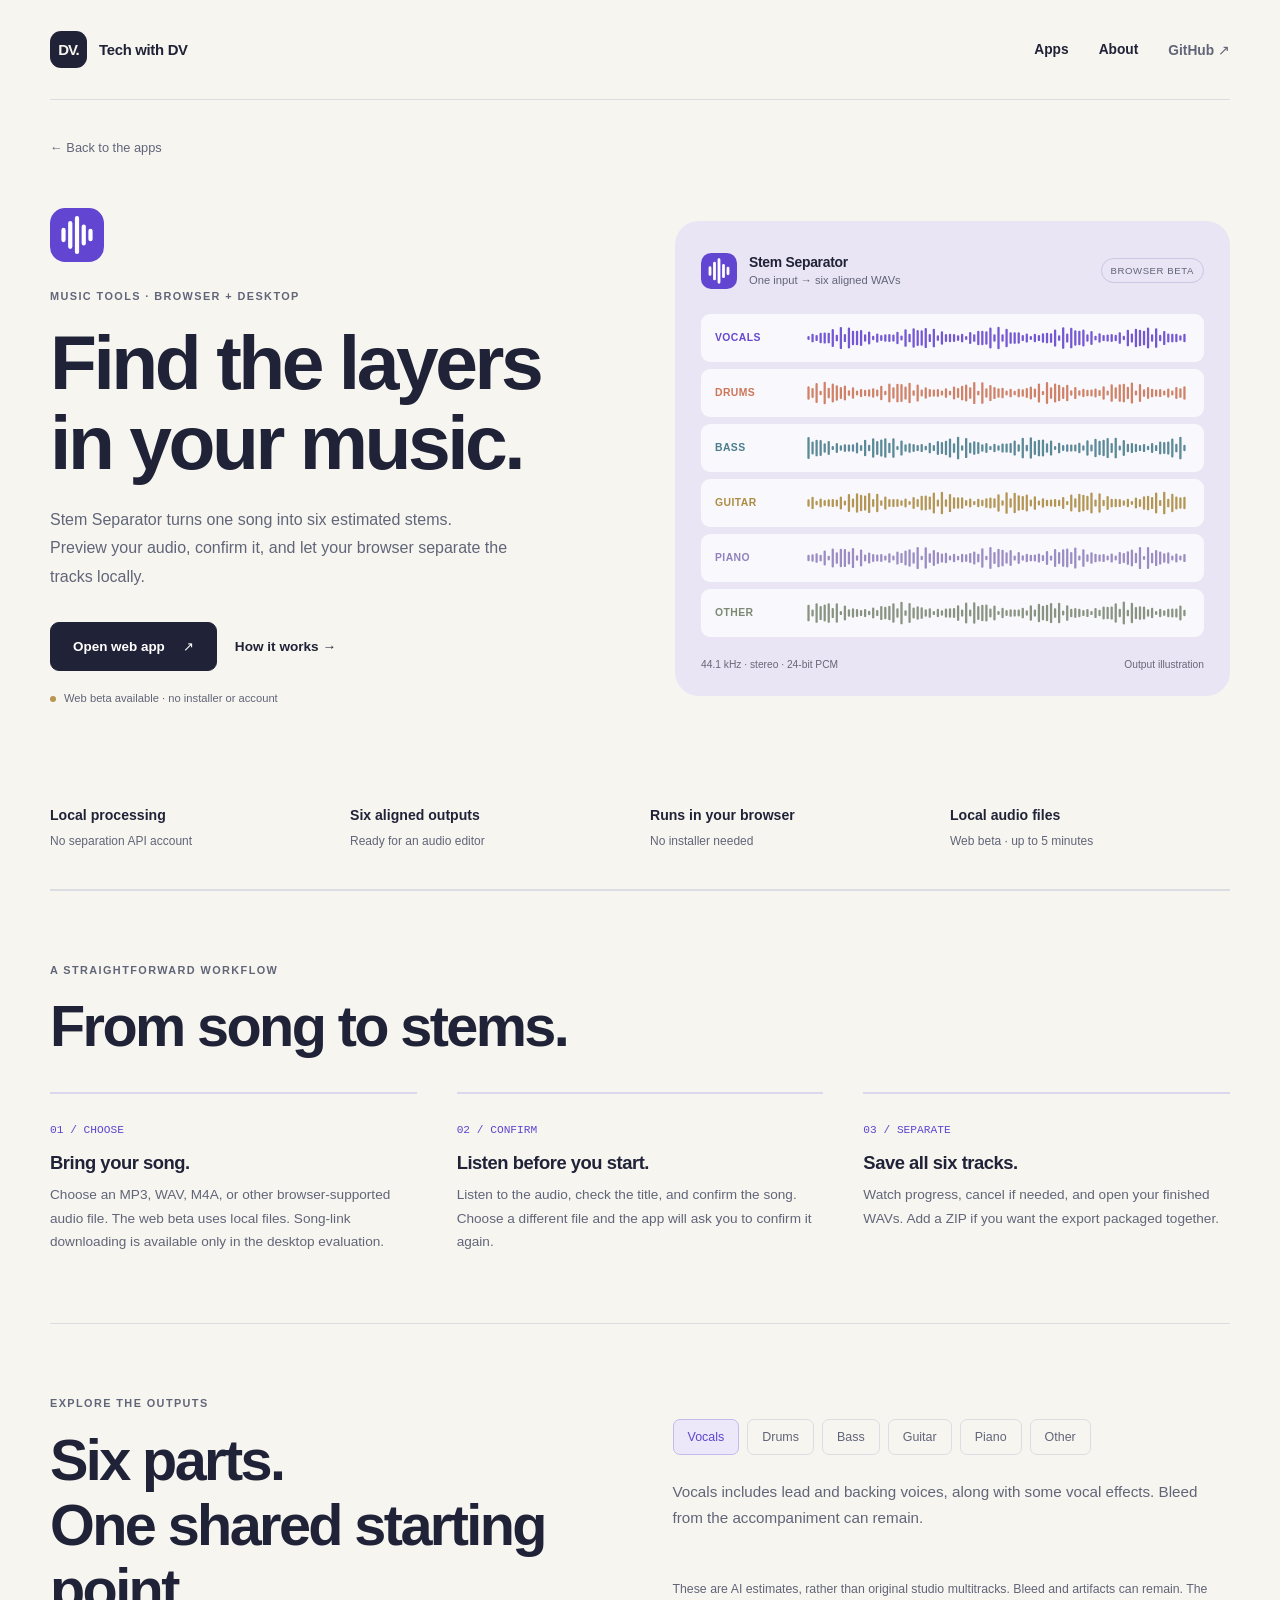
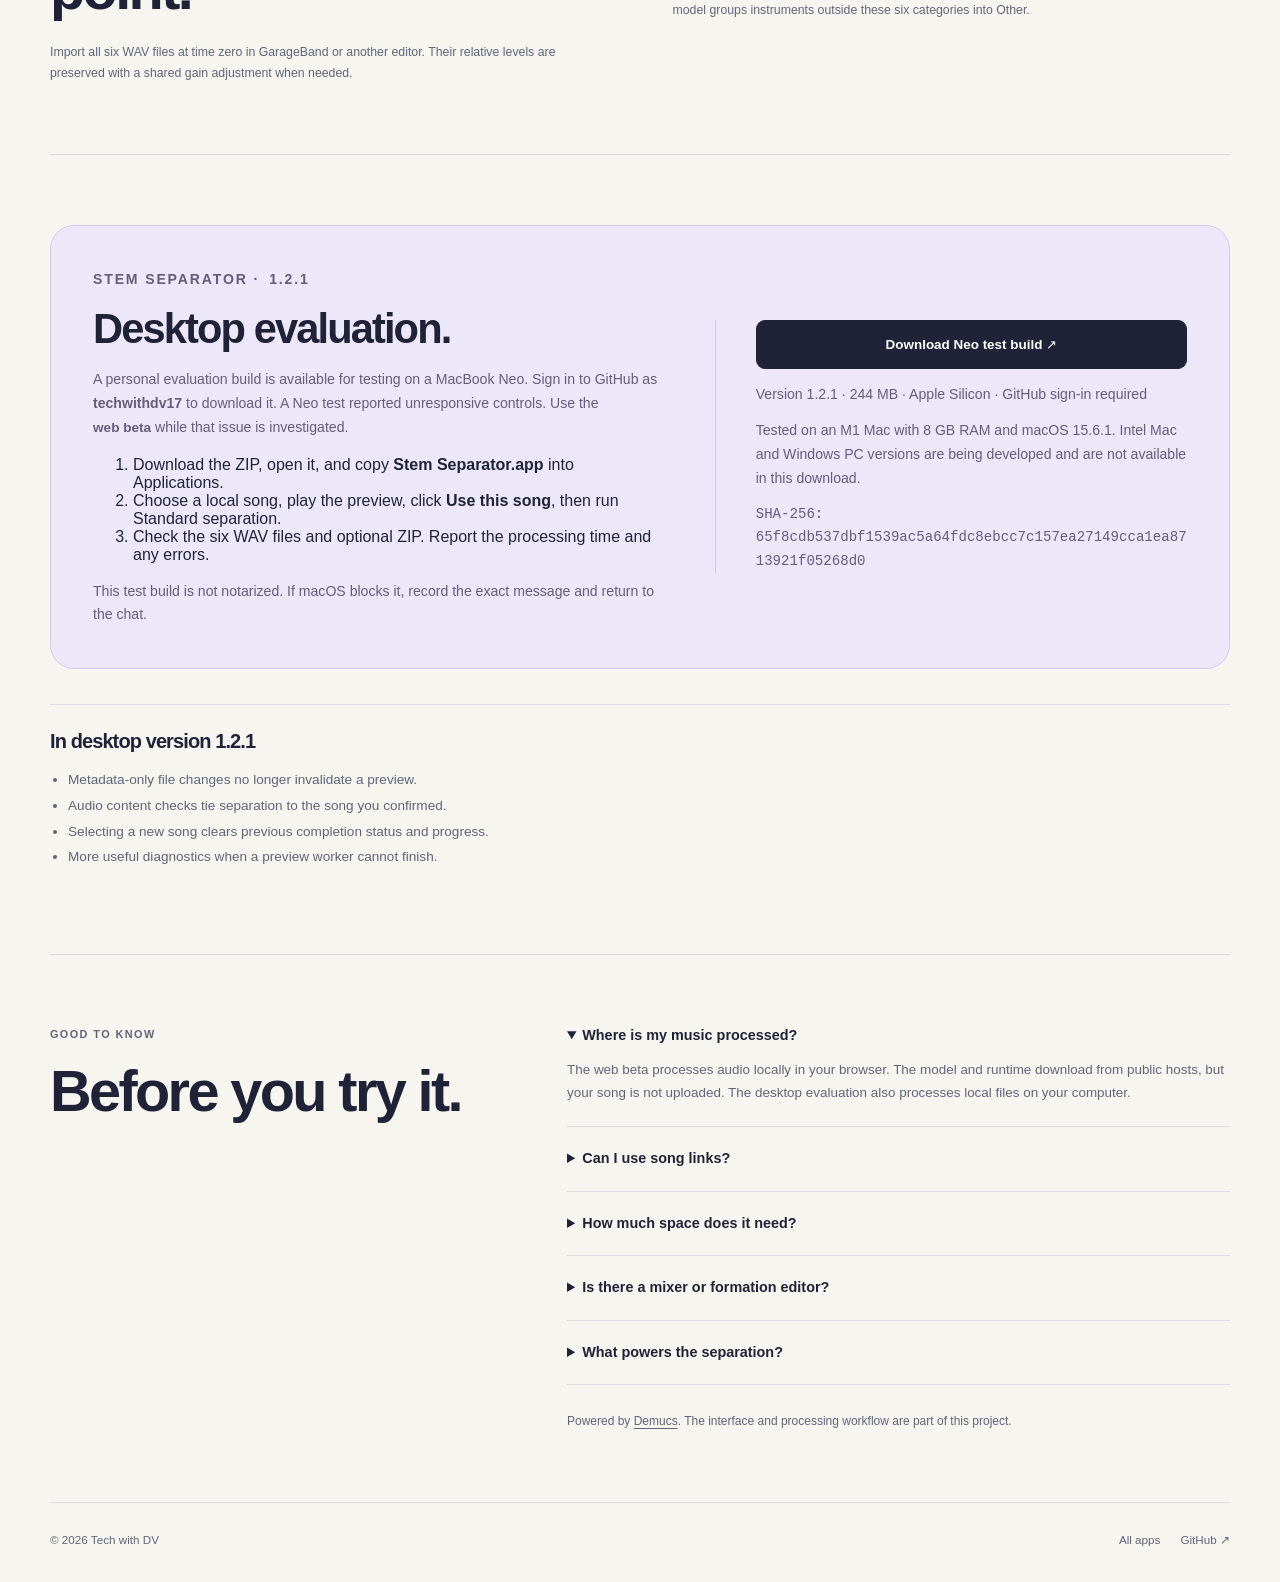
==== commit ac649e3d: "Align portfolio overview and model credits with the browser beta" ====
--- a/apps/stem-separator/index.html
+++ b/apps/stem-separator/index.html
@@ -4,4 +4,4 @@
 <section class="section" id="how-it-works" aria-labelledby="workflow-title"><div class="section-heading"><div><p class="eyebrow">A straightforward workflow</p><h2 id="workflow-title">From song to stems.</h2></div></div><div class="steps"><article class="step"><span class="number">01 / CHOOSE</span><h3>Bring your song.</h3><p>Choose an MP3, WAV, M4A, or other browser-supported audio file. The web beta uses local files. Song-link downloading is available only in the desktop evaluation.</p></article><article class="step"><span class="number">02 / CONFIRM</span><h3>Listen before you start.</h3><p>Listen to the audio, check the title, and confirm the song. Choose a different file and the app will ask you to confirm it again.</p></article><article class="step"><span class="number">03 / SEPARATE</span><h3>Save all six tracks.</h3><p>Watch progress, cancel if needed, and open your finished WAVs. Add a ZIP if you want the export packaged together.</p></article></div></section>
 <section class="section outputs" aria-labelledby="outputs-title"><div><p class="eyebrow">Explore the outputs</p><h2 id="outputs-title" style="margin-top:16px">Six parts.<br>One shared starting point.</h2><p class="fine-print">Import all six WAV files at time zero in GarageBand or another editor. Their relative levels are preserved with a shared gain adjustment when needed.</p></div><div><div class="stem-picker" aria-label="Stem categories"><button class="stem-choice" data-stem="vocals" aria-pressed="true">Vocals</button><button class="stem-choice" data-stem="drums" aria-pressed="false">Drums</button><button class="stem-choice" data-stem="bass" aria-pressed="false">Bass</button><button class="stem-choice" data-stem="guitar" aria-pressed="false">Guitar</button><button class="stem-choice" data-stem="piano" aria-pressed="false">Piano</button><button class="stem-choice" data-stem="other" aria-pressed="false">Other</button></div><p class="stem-description" id="stem-description" aria-live="polite">Vocals includes lead and backing voices, along with some vocal effects. Bleed from the accompaniment can remain.</p><p class="fine-print">These are AI estimates, rather than original studio multitracks. Bleed and artifacts can remain. The model groups instruments outside these six categories into Other.</p></div></section>
 <section class="section" id="download" aria-labelledby="download-title"><div class="download-panel"><div><p class="eyebrow">Stem Separator · <span data-current-version>1.2.1</span></p><h2 id="download-title">Desktop evaluation.</h2><p data-preparing-only>The first public Mac package is being prepared. Download availability will appear here once the release is ready.</p><div data-private-test hidden><p>A personal evaluation build is available for testing on a MacBook Neo. Sign in to GitHub as <strong>techwithdv17</strong> to download it. A Neo test reported unresponsive controls. Use the <a class="text-link" href="web/">web beta</a> while that issue is investigated.</p><ol><li>Download the ZIP, open it, and copy <strong>Stem Separator.app</strong> into Applications.</li><li>Choose a local song, play the preview, click <strong>Use this song</strong>, then run Standard separation.</li><li>Check the six WAV files and optional ZIP. Report the processing time and any errors.</li></ol><p class="small">This test build is not notarized. If macOS blocks it, record the exact message and return to the chat.</p></div></div><div class="download-action"><button class="button" type="button" data-download disabled>Download for Mac</button><p class="small" role="status" data-download-note>Public download not published yet. The current build targets Apple Silicon Macs.</p><p class="download-meta">Tested on an M1 Mac with 8 GB RAM and macOS 15.6.1. Intel Mac and Windows PC versions are being developed and are not available in this download.</p><p class="checksum" data-checksum hidden></p></div></div><noscript><p class="noscript">JavaScript is off. Check the download status on this page again after the public release is announced.</p></noscript><div class="release-notes" id="release-notes"><h3>In desktop version 1.2.1</h3><ul><li>Metadata-only file changes no longer invalidate a preview.</li><li>Audio content checks tie separation to the song you confirmed.</li><li>Selecting a new song clears previous completion status and progress.</li><li>More useful diagnostics when a preview worker cannot finish.</li></ul></div></section>
-<section class="section faq" aria-labelledby="questions-title"><div><p class="eyebrow">Good to know</p><h2 id="questions-title" style="margin-top:16px">Before you try it.</h2></div><div><details open><summary>Where is my music processed?</summary><p>The web beta processes audio locally in your browser. The model and runtime download from public hosts, but your song is not uploaded. The desktop evaluation also processes local files on your computer.</p></details><details><summary>Can I use song links?</summary><p>The web beta currently accepts local audio files only. The desktop evaluation can download supported public single-song links for audio you have permission to download. Playlists, live streams, private and protected media are not supported.</p></details><details><summary>How much space does it need?</summary><p>The browser downloads a 136 MB model plus its runtime and can keep the model cached for later use. Separation also needs available memory, and downloaded WAVs and ZIPs need storage. The desktop evaluation occupies roughly 676 MB on the tested Mac.</p></details><details><summary>Is there a mixer or formation editor?</summary><p>Those are planned for later releases. The current app exports stems that you can open in GarageBand or another audio editor.</p></details><details><summary>What powers the separation?</summary><p>The desktop application uses the pretrained Demucs htdemucs_6s model. It estimates vocals, drums, bass, guitar, piano, and other accompaniment; it cannot isolate every instrument individually.</p></details><p class="credit">Powered by <a href="https://github.com/adefossez/demucs" target="_blank" rel="noopener noreferrer">Demucs</a>. The desktop interface and processing workflow are part of this project.</p></div></section></main><footer class="site-footer"><span>© 2026 Tech with DV</span><div class="footer-links"><a href="../../#apps">All apps</a><a href="https://github.com/techwithdv17" target="_blank" rel="noopener noreferrer">GitHub ↗</a></div></footer></div></body></html>
+<section class="section faq" aria-labelledby="questions-title"><div><p class="eyebrow">Good to know</p><h2 id="questions-title" style="margin-top:16px">Before you try it.</h2></div><div><details open><summary>Where is my music processed?</summary><p>The web beta processes audio locally in your browser. The model and runtime download from public hosts, but your song is not uploaded. The desktop evaluation also processes local files on your computer.</p></details><details><summary>Can I use song links?</summary><p>The web beta currently accepts local audio files only. The desktop evaluation can download supported public single-song links for audio you have permission to download. Playlists, live streams, private and protected media are not supported.</p></details><details><summary>How much space does it need?</summary><p>The browser downloads a 136 MB model plus its runtime and can keep the model cached for later use. Separation also needs available memory, and downloaded WAVs and ZIPs need storage. The desktop evaluation occupies roughly 676 MB on the tested Mac.</p></details><details><summary>Is there a mixer or formation editor?</summary><p>Those are planned for later releases. The current app exports stems that you can open in GarageBand or another audio editor.</p></details><details><summary>What powers the separation?</summary><p>Both versions use the pretrained Demucs htdemucs_6s model; the browser beta runs an ONNX conversion locally. It estimates vocals, drums, bass, guitar, piano, and other accompaniment; it cannot isolate every instrument individually.</p></details><p class="credit">Powered by <a href="https://github.com/adefossez/demucs" target="_blank" rel="noopener noreferrer">Demucs</a>. The interface and processing workflow are part of this project.</p></div></section></main><footer class="site-footer"><span>© 2026 Tech with DV</span><div class="footer-links"><a href="../../#apps">All apps</a><a href="https://github.com/techwithdv17" target="_blank" rel="noopener noreferrer">GitHub ↗</a></div></footer></div></body></html>
